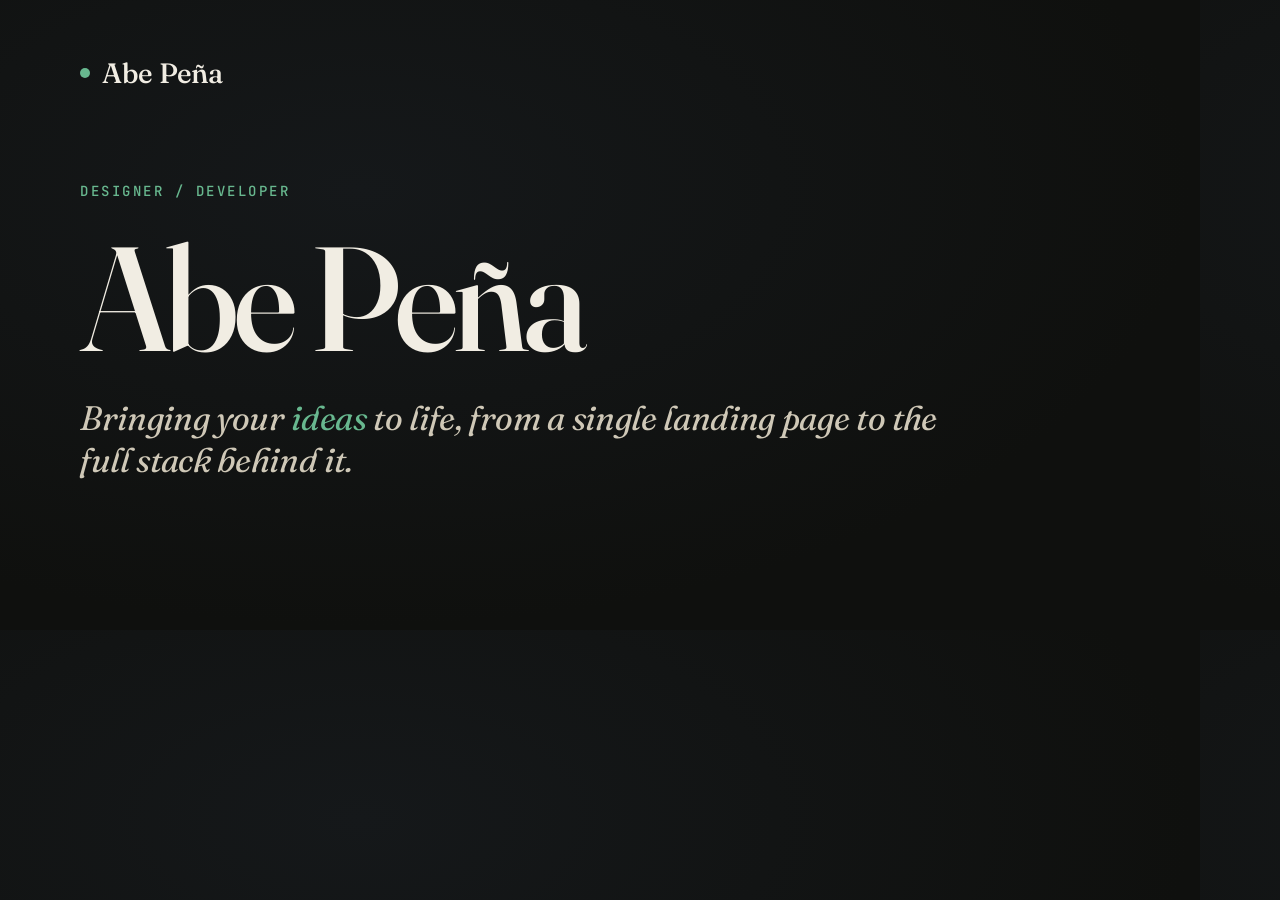
==== og.html @ 8ec38525 "Add og-image.png and OG/Twitter meta tags for link previews" ====
<!doctype html>
<html lang="en">
<head>
<meta charset="utf-8" />
<title>Abe Peña · OG</title>
<link rel="preconnect" href="https://fonts.googleapis.com">
<link rel="preconnect" href="https://fonts.gstatic.com" crossorigin>
<link href="https://fonts.googleapis.com/css2?family=Fraunces:ital,opsz,wght@0,9..144,500;0,9..144,600;1,9..144,400&family=JetBrains+Mono:wght@500&display=swap" rel="stylesheet">
<style>
  :root {
    --bg: #0f100e;
    --fg: #f1ede3;
    --fg-2: #cfc8b7;
    --accent: oklch(72% 0.10 160);
    --rule: rgba(241, 237, 227, 0.12);
  }
  * { box-sizing: border-box; margin: 0; padding: 0; }
  html, body {
    width: 1200px;
    height: 630px;
    overflow: hidden;
  }
  body {
    background: radial-gradient(ellipse at 30% 30%, #15181a 0%, var(--bg) 70%);
    color: var(--fg);
    font-family: "Fraunces", serif;
    display: flex;
    flex-direction: column;
    padding: 56px 80px;
    position: relative;
  }
  .top {
    display: flex;
    align-items: center;
    gap: 12px;
    font-family: "Fraunces", serif;
    font-weight: 500;
    font-size: 28px;
    letter-spacing: -0.01em;
  }
  .dot {
    width: 10px; height: 10px; border-radius: 50%;
    background: var(--accent);
    display: inline-block;
  }
  .main {
    flex: 1;
    display: flex;
    flex-direction: column;
    justify-content: center;
  }
  .eyebrow {
    font-family: "JetBrains Mono", monospace;
    font-weight: 500;
    font-size: 14px;
    letter-spacing: 0.18em;
    text-transform: uppercase;
    color: var(--accent);
    margin-bottom: 28px;
  }
  h1 {
    font-family: "Fraunces", serif;
    font-weight: 500;
    font-size: 148px;
    line-height: 0.95;
    letter-spacing: -0.035em;
    color: var(--fg);
  }
  .tagline {
    margin-top: 28px;
    font-family: "Fraunces", serif;
    font-style: italic;
    font-weight: 400;
    font-size: 34px;
    line-height: 1.25;
    letter-spacing: -0.01em;
    color: var(--fg-2);
    max-width: 900px;
  }
  .accent-word { color: var(--accent); font-style: italic; }
  .foot {
    display: flex;
    justify-content: space-between;
    font-family: "JetBrains Mono", monospace;
    font-size: 13px;
    letter-spacing: 0.14em;
    text-transform: uppercase;
    color: rgba(241, 237, 227, 0.5);
    padding-top: 24px;
    border-top: 1px solid var(--rule);
  }
</style>
</head>
<body>
  <div class="top"><span class="dot"></span>Abe Peña</div>

  <div class="main">
    <div class="eyebrow">Designer / Developer</div>
    <h1>Abe Peña</h1>
    <p class="tagline">Bringing your <span class="accent-word">ideas</span> to life, from a single landing page to the full stack behind it.</p>
  </div>

</body>
</html>
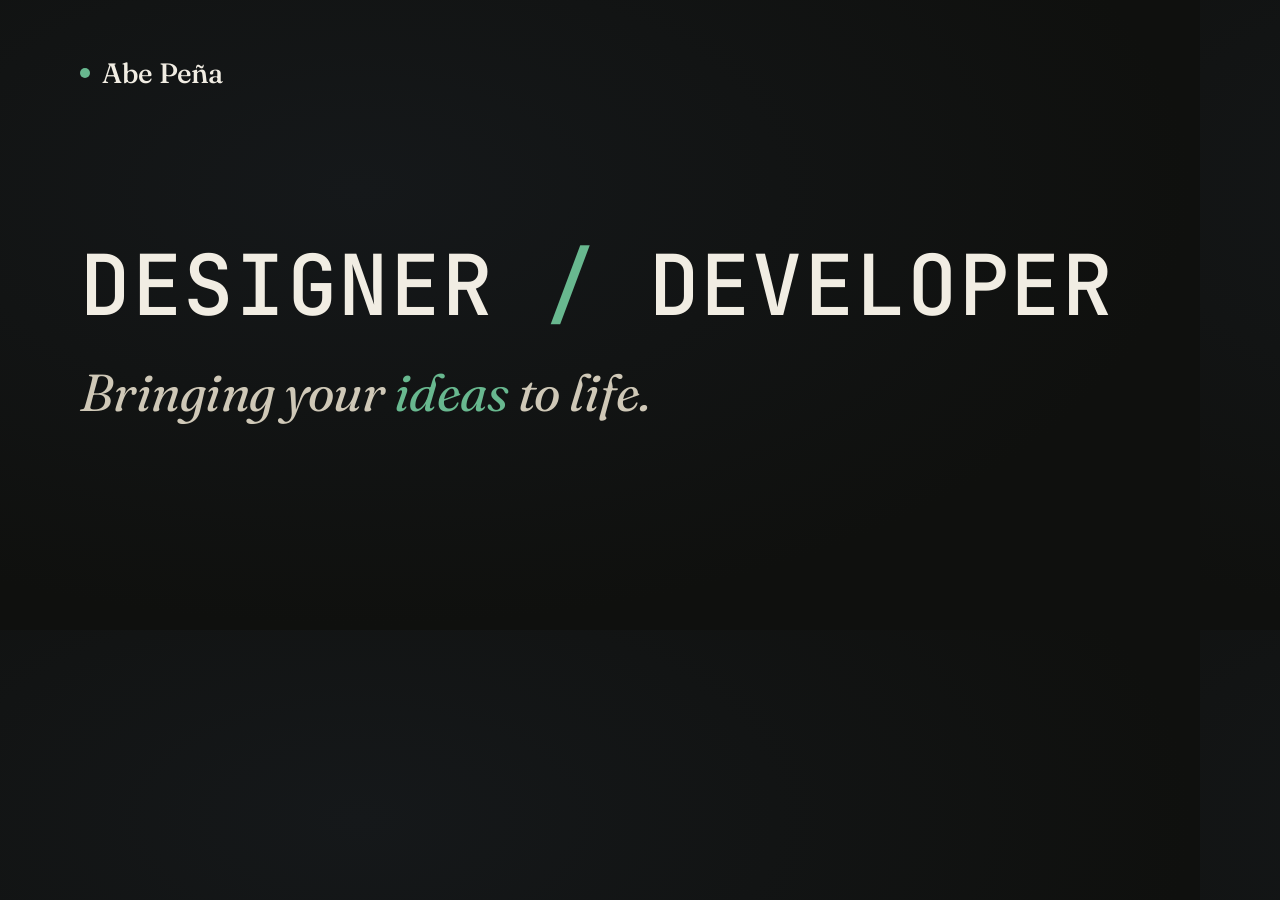
==== commit 2b12dc59: "Nav: mobile hamburger menu with slide-down animation; darker CTA text; smaller hero kicker on mobile" ====
--- a/og.html
+++ b/og.html
@@ -52,30 +52,23 @@
   .eyebrow {
     font-family: "JetBrains Mono", monospace;
     font-weight: 500;
-    font-size: 14px;
-    letter-spacing: 0.18em;
+    font-size: 84px;
+    line-height: 1.05;
+    letter-spacing: 0.02em;
     text-transform: uppercase;
-    color: var(--accent);
-    margin-bottom: 28px;
+    color: var(--fg);
+    margin-bottom: 32px;
   }
-  h1 {
-    font-family: "Fraunces", serif;
-    font-weight: 500;
-    font-size: 148px;
-    line-height: 0.95;
-    letter-spacing: -0.035em;
-    color: var(--fg);
-  }
+  .eyebrow .slash { color: var(--accent); font-weight: 500; }
   .tagline {
-    margin-top: 28px;
     font-family: "Fraunces", serif;
     font-style: italic;
     font-weight: 400;
-    font-size: 34px;
-    line-height: 1.25;
+    font-size: 52px;
+    line-height: 1.2;
     letter-spacing: -0.01em;
     color: var(--fg-2);
-    max-width: 900px;
+    max-width: 1000px;
   }
   .accent-word { color: var(--accent); font-style: italic; }
   .foot {
@@ -95,9 +88,8 @@
   <div class="top"><span class="dot"></span>Abe Peña</div>
 
   <div class="main">
-    <div class="eyebrow">Designer / Developer</div>
-    <h1>Abe Peña</h1>
-    <p class="tagline">Bringing your <span class="accent-word">ideas</span> to life, from a single landing page to the full stack behind it.</p>
+    <div class="eyebrow">Designer<span class="slash"> / </span>Developer</div>
+    <p class="tagline">Bringing your <span class="accent-word">ideas</span> to life.</p>
   </div>
 
 </body>
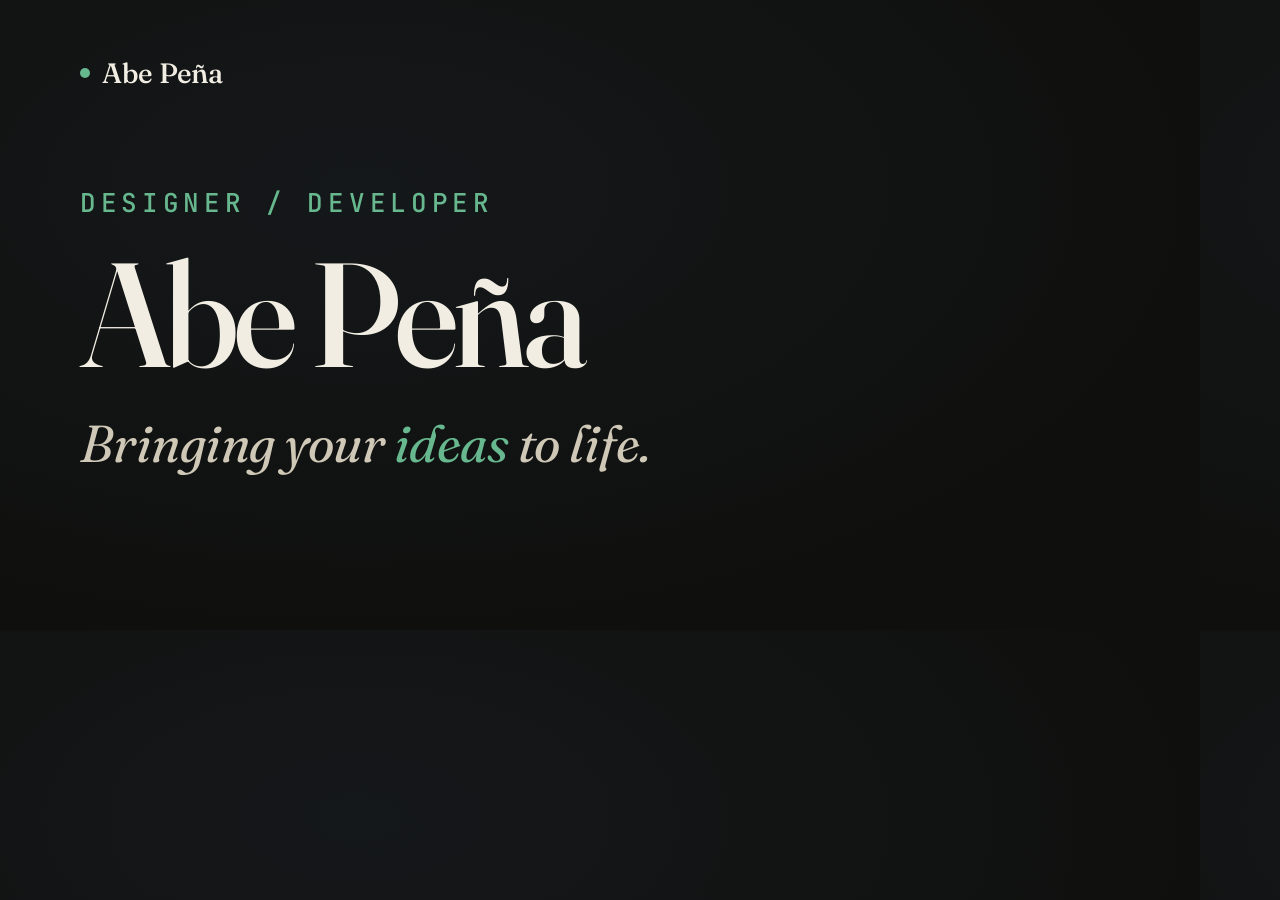
==== commit 55f1c7a0: "OG: restore Abe Pena name as focal, bump green Designer/Developer eyebrow 14px -> 26px for thumbnail" ====
--- a/og.html
+++ b/og.html
@@ -52,15 +52,23 @@
   .eyebrow {
     font-family: "JetBrains Mono", monospace;
     font-weight: 500;
-    font-size: 84px;
-    line-height: 1.05;
-    letter-spacing: 0.02em;
+    font-size: 26px;
+    line-height: 1;
+    letter-spacing: 0.18em;
     text-transform: uppercase;
+    color: var(--accent);
+    margin-bottom: 28px;
+  }
+  h1 {
+    font-family: "Fraunces", serif;
+    font-weight: 500;
+    font-size: 148px;
+    line-height: 0.95;
+    letter-spacing: -0.035em;
     color: var(--fg);
-    margin-bottom: 32px;
   }
-  .eyebrow .slash { color: var(--accent); font-weight: 500; }
   .tagline {
+    margin-top: 28px;
     font-family: "Fraunces", serif;
     font-style: italic;
     font-weight: 400;
@@ -88,7 +96,8 @@
   <div class="top"><span class="dot"></span>Abe Peña</div>
 
   <div class="main">
-    <div class="eyebrow">Designer<span class="slash"> / </span>Developer</div>
+    <div class="eyebrow">Designer / Developer</div>
+    <h1>Abe Peña</h1>
     <p class="tagline">Bringing your <span class="accent-word">ideas</span> to life.</p>
   </div>
 
